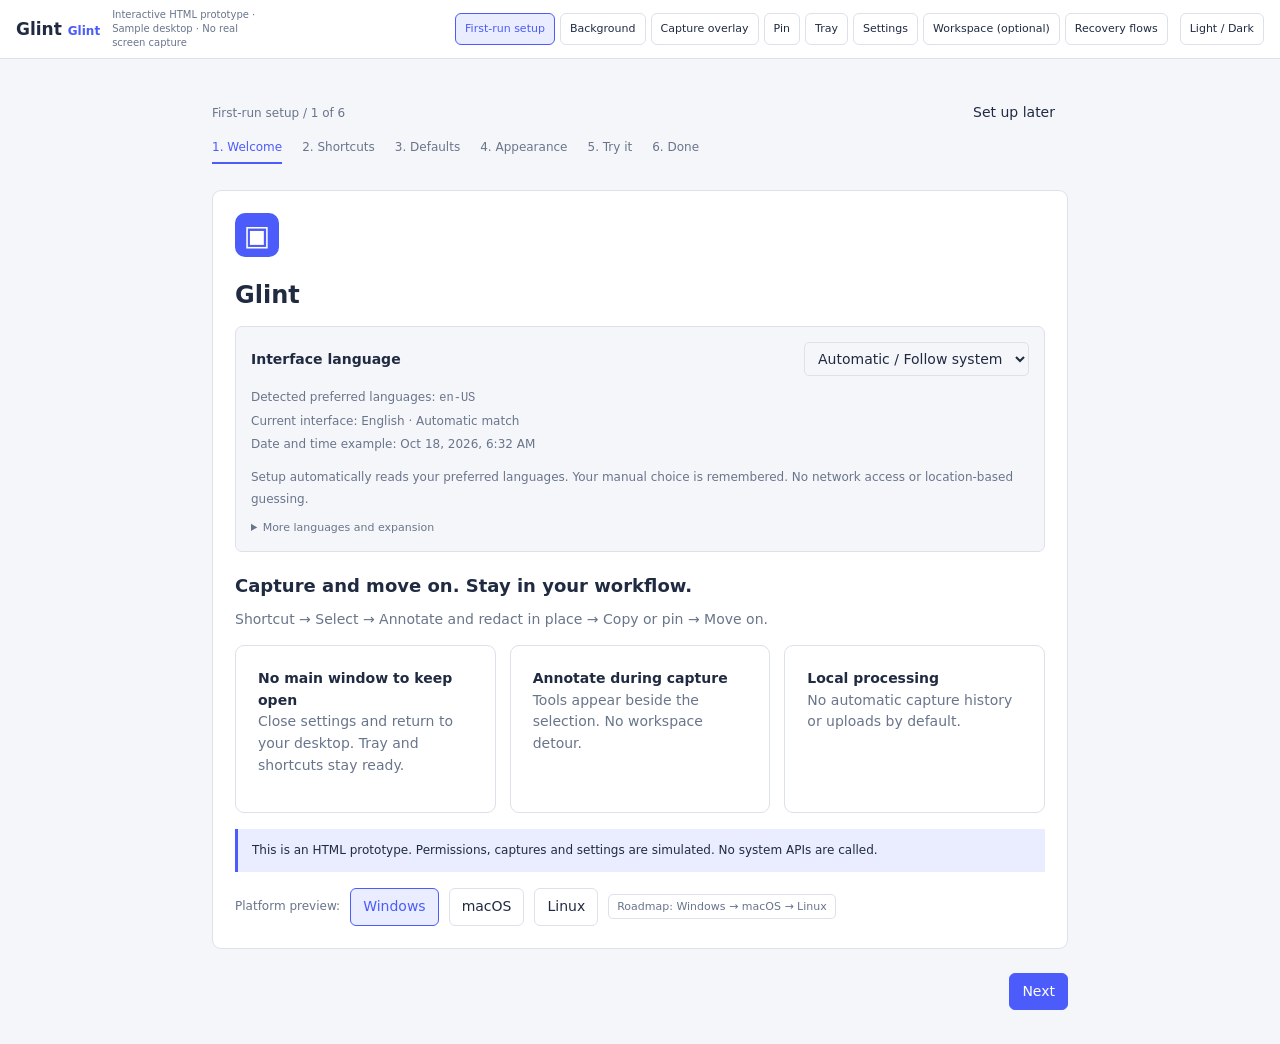
==== prototype/index.html @ 63f80b70 "Initial Glint native Windows implementation and UI prototype" ====
<!doctype html>
<html lang="zh-CN">
<head><meta charset="utf-8"><meta name="viewport" content="width=device-width,initial-scale=1"><title>拾光 Glint · 全流程交互原型</title><link rel="stylesheet" href="styles.css"></head>
<body>
<header class="prototype-bar"><strong>拾光 <span>Glint</span></strong><span class="prototype-label">HTML 交互原型 · 示意桌面 · 不截取真实屏幕</span><nav aria-label="原型场景">
<button data-route="onboarding/welcome">首次引导</button><button data-route="idle">常驻</button><button data-route="capture">截图浮层</button><button data-route="pins">贴图</button><button data-route="tray">托盘</button><button data-route="settings/general">设置</button><button data-route="workbench">辅助工作台</button><button data-route="feedback">异常反馈</button>
</nav><button data-action="theme" title="切换原型主题">明 / 暗</button></header>
<main id="app"></main><div id="modal-root"></div><div id="toast" role="status" aria-live="polite"></div>
<script src="toolbar.js"></script><script src="i18n.js"></script><script src="i18n-en.js"></script><script src="objects.js"></script>
<script src="app.js"></script>
</body></html>
---- prototype/styles.css ----
:root{--bg:#f5f6fa;--surface:#fff;--side:#edf0f6;--text:#202b42;--muted:#69758b;--line:#dce1ea;--accent:#4b5cfa;--accent-soft:#e9edff;--danger:#c14151;--desktop:#dce3eb;--shadow:0 12px 36px #19243b18;color-scheme:light}
:root[data-theme=dark]{--bg:#141b27;--surface:#1c2432;--side:#19212f;--text:#e7ebf3;--muted:#a8b3c8;--line:#354054;--accent-soft:#293455;--danger:#ff8c98;--desktop:#101722;--shadow:0 12px 36px #0004;color-scheme:dark}
*{box-sizing:border-box}body{margin:0;background:var(--bg);color:var(--text);font:14px/1.55 "Microsoft YaHei UI",system-ui,sans-serif}button,input,select,textarea{font:inherit;color:inherit}button{cursor:pointer;border:1px solid var(--line);background:var(--surface);border-radius:6px;padding:7px 12px;white-space:nowrap}button:hover{border-color:var(--accent);color:var(--accent)}button:focus-visible,a:focus-visible,input:focus-visible,select:focus-visible{outline:2px solid var(--accent);outline-offset:3px}button:disabled{cursor:default;opacity:.45}button.primary{background:var(--accent);color:#fff;border-color:var(--accent)}button.active{background:var(--accent-soft);border-color:var(--accent);color:var(--accent)}button.danger{color:var(--danger)}button.quiet{border-color:transparent;background:transparent}input[type=text],input[type=number],select,textarea{border:1px solid var(--line);border-radius:5px;background:var(--bg);padding:7px 9px;max-width:100%}input[type=checkbox],input[type=radio],input[type=range]{accent-color:var(--accent)}input[type=range]{width:155px;vertical-align:middle}input[type=number]{width:90px}a{color:var(--accent)}h1,h2,h3,p{margin-top:0}h1{font-size:24px;margin-bottom:10px}h2{font-size:18px;margin-bottom:9px}h3{font-size:15px;margin-bottom:7px}p{color:var(--muted)}small,.muted{color:var(--muted);font-size:12px}kbd{font:12px ui-monospace,monospace;background:var(--side);border:1px solid var(--line);border-radius:4px;padding:2px 6px}hr{border:0;border-top:1px solid var(--line);margin:20px 0}.row{display:flex;align-items:center;gap:10px;flex-wrap:wrap}.spread{display:flex;justify-content:space-between;align-items:center;gap:15px}.grow{flex:1}.stack{display:grid;gap:14px}.chip{display:inline-block;padding:3px 8px;border:1px solid var(--line);border-radius:5px;font-size:11px;color:var(--muted)}.planned{color:#a6771b;background:#fff2d6;border-color:#eed59e}.ok{color:#13816b;background:#e5f6ef}.error{color:var(--danger)}.note{padding:12px 14px;border-left:3px solid var(--accent);background:var(--accent-soft);font-size:12px;margin:16px 0}.card{background:var(--surface);border:1px solid var(--line);padding:22px;border-radius:9px}.grid2{display:grid;grid-template-columns:1fr 1fr;gap:16px}.grid3{display:grid;grid-template-columns:repeat(3,1fr);gap:14px}.prototype-bar{height:56px;padding:8px 16px;display:flex;align-items:center;gap:12px;border-bottom:1px solid var(--line);background:var(--surface);position:relative;z-index:100}.prototype-bar strong{font-size:17px;white-space:nowrap}.prototype-bar strong span{font-size:12px;color:var(--accent)}.prototype-label{font-size:10px;color:var(--muted);max-width:160px;line-height:1.4}.prototype-bar nav{display:flex;gap:5px;margin-left:auto}.prototype-bar button{font-size:11px;padding:6px 9px}.prototype-bar [aria-current=page]{color:var(--accent);border-color:var(--accent);background:var(--accent-soft)}#app{min-height:calc(100vh - 56px)}.page{max-width:1100px;margin:auto;padding:32px 28px}.page-head{margin-bottom:24px}.footer-actions{display:flex;gap:10px;align-items:center;margin-top:24px;justify-content:flex-end}.stepper{display:flex;gap:20px;margin-bottom:26px;flex-wrap:wrap}.stepper span{font-size:12px;color:var(--muted);padding:6px 0;border-bottom:2px solid transparent}.stepper .current{color:var(--accent);border-color:var(--accent)}.onboard-wrap{max-width:840px;margin:auto;padding:35px 22px}.onboard{min-height:420px}.brand-icon{width:44px;height:44px;display:grid;place-items:center;background:var(--accent);border-radius:10px;color:white;font-size:28px;margin-bottom:20px}.choice{display:block;padding:15px;border:1px solid var(--line);border-radius:7px;margin:10px 0;cursor:pointer}.choice input{margin-right:10px}.choice:has(input:checked){border-color:var(--accent);background:var(--accent-soft)}.swatch{width:30px;height:30px;border-radius:50%;padding:0;border:3px solid transparent}.swatch.active{border-color:var(--text)}.desktop{position:relative;height:calc(100vh - 56px);min-height:650px;overflow:hidden;background:var(--desktop);user-select:none}.desktop-label{position:absolute;top:18px;left:22px;color:var(--muted);font-size:11px;z-index:1}.mock-document{position:absolute;left:14%;top:15%;width:64%;height:65%;background:var(--surface);border:1px solid var(--line);border-radius:8px;overflow:hidden}.mock-title{padding:10px 18px;background:var(--side);font-size:12px;border-bottom:1px solid var(--line)}.mock-body{padding:25px 30px;display:grid;grid-template-columns:160px 1fr;gap:26px;height:calc(100% - 40px)}.mock-sidebar{border-right:1px solid var(--line);padding-right:20px;color:var(--muted);font-size:12px}.mock-sidebar div{margin-bottom:18px}.mock-content h2{font-size:24px}.fake-line{height:10px;background:var(--side);margin:13px 0;border-radius:3px}.mock-block{border:1px solid var(--line);padding:15px;margin:20px 0;font-size:12px}.mock-block b{color:var(--accent)}.taskbar{height:42px;background:var(--surface);position:absolute;bottom:0;left:0;right:0;border-top:1px solid var(--line);display:flex;align-items:center;padding:0 22px;gap:14px;z-index:12;font-size:12px}.tray-glyph{background:var(--accent);color:white;border:0;padding:1px 7px;border-radius:4px;min-width:25px}.idle-hint{position:absolute;bottom:65px;right:24px;width:330px;font-size:12px;padding:16px;background:var(--surface);border:1px solid var(--line);border-radius:7px;z-index:3}.idle-hint p{margin:5px 0 10px}.capture-help{position:absolute;top:18px;left:50%;transform:translateX(-50%);padding:9px 18px;background:var(--surface);border:1px solid var(--line);border-radius:6px;font-size:12px;z-index:8;white-space:nowrap}.capture-surface{position:absolute;inset:0 0 42px;z-index:4;cursor:crosshair;touch-action:none}.capture-surface.empty{background:rgb(10 20 39 / var(--capture-dim,.52))}.selection{position:absolute;border:2px solid var(--accent);box-shadow:0 0 0 9999px rgb(10 20 39 / var(--capture-dim,.52));z-index:5;pointer-events:none}.selection .dimension{position:absolute;top:-27px;left:-2px;background:var(--surface);color:var(--text);font:11px monospace;padding:3px 7px;border-radius:4px}.handle{position:absolute;width:8px;height:8px;background:white;border:1px solid var(--accent)}.handle.nw{top:-5px;left:-5px}.handle.ne{top:-5px;right:-5px}.handle.sw{bottom:-5px;left:-5px}.handle.se{bottom:-5px;right:-5px}.handle.n{top:-5px;left:50%}.handle.s{bottom:-5px;left:50%}.handle.w{left:-5px;top:50%}.handle.e{right:-5px;top:50%}.annotation-layer{position:absolute;inset:0;width:100%;height:100%;overflow:hidden}.toolbar{position:absolute;display:flex;align-items:center;gap:4px;padding:7px;background:var(--surface);border:1px solid var(--line);border-radius:7px;z-index:9;box-shadow:var(--shadow);max-width:calc(100% - 24px);flex-wrap:wrap}.toolbar button{font-size:12px;padding:6px 8px}.divider{height:24px;width:1px;background:var(--line);margin:0 4px}.property-panel{position:absolute;padding:10px 12px;background:var(--surface);border:1px solid var(--line);border-radius:6px;z-index:9;font-size:12px;box-shadow:var(--shadow)}.property-panel .swatch{width:22px;height:22px;border-width:2px}.capture-caption{position:absolute;bottom:56px;left:20px;color:#fff;background:#202b42d9;border-radius:5px;padding:8px 12px;font-size:11px;z-index:8}.inline-editor{position:absolute;z-index:15;min-width:220px;background:var(--surface);border:1px solid var(--accent);padding:10px;border-radius:5px}.inline-editor input{width:220px}.tray-menu{position:absolute;right:30px;bottom:49px;background:var(--surface);border:1px solid var(--line);border-radius:7px;width:265px;padding:6px;box-shadow:var(--shadow);z-index:15}.menu-item{display:flex;justify-content:space-between;align-items:center;width:100%;text-align:left;border:0;background:transparent;padding:9px 12px;font-size:12px}.menu-item:hover{background:var(--accent-soft)}.menu-sep{height:1px;background:var(--line);margin:5px}.pin{position:absolute;background:var(--surface);border:1px solid var(--accent);box-shadow:var(--shadow);z-index:10;min-width:240px;overflow:hidden}.pin-head{background:var(--side);display:flex;align-items:center;padding:5px 9px;gap:5px;cursor:move;font-size:11px}.pin-head button{font-size:10px;padding:3px 6px}.pin-body{padding:22px;position:relative}.pin-body h3{font-size:21px}.pin-body .annotation-layer{inset:0}.pin-controls{padding:8px 12px;border-top:1px solid var(--line);display:flex;gap:10px;align-items:center;font-size:11px}.settings-shell{max-width:1190px;margin:25px auto;border:1px solid var(--line);background:var(--surface);border-radius:9px;overflow:hidden}.settings-head{padding:20px 24px;border-bottom:1px solid var(--line);display:flex;align-items:center;justify-content:space-between}.settings-head h1{font-size:21px;margin:0}.settings-layout{display:grid;grid-template-columns:190px minmax(0,1fr);min-height:615px}.settings-nav{background:var(--side);padding:14px 10px;border-right:1px solid var(--line)}.settings-nav button{display:block;text-align:left;width:100%;margin-bottom:4px;border:0;background:transparent;font-size:12px;padding:9px 14px}.settings-nav button.active{background:var(--surface);color:var(--accent)}.settings-nav small{display:block;margin:14px 14px 7px;font-size:10px}.settings-body{padding:24px 30px;min-width:0}.settings-body>p{font-size:12px}.setting-group{border-top:1px solid var(--line);margin-top:22px;padding-top:18px}.setting-group:first-of-type{border-top:0;margin-top:12px;padding-top:8px}.setting-row{display:flex;align-items:center;justify-content:space-between;gap:20px;min-height:60px;padding:10px 0;border-bottom:1px solid var(--line)}.setting-row:last-child{border:0}.setting-row .description{font-size:11px;color:var(--muted);margin-top:3px;max-width:500px}.setting-row label{cursor:pointer}.setting-control{display:flex;align-items:center;gap:10px;flex-shrink:0}.setting-control input[type=text]{width:235px}.settings-footer{padding:14px 24px;border-top:1px solid var(--line);display:flex;align-items:center;gap:9px;background:var(--bg);position:sticky;bottom:0;z-index:20;font-size:12px}.hotkey{min-width:170px;text-align:center;font:12px ui-monospace,monospace}.table{width:100%;border-collapse:collapse;font-size:12px}.table td,.table th{border-bottom:1px solid var(--line);padding:12px 8px;text-align:left}.table th{font-weight:500;color:var(--muted)}.permissions{padding:14px;border:1px solid var(--line);margin:12px 0;border-radius:6px}.modal-backdrop{position:fixed;inset:56px 0 0;background:#10182777;display:grid;place-items:center;z-index:120;padding:20px}.modal{background:var(--surface);border:1px solid var(--line);border-radius:9px;box-shadow:var(--shadow);padding:25px;width:520px;max-width:95vw}.modal p{font-size:12px;line-height:1.8}.modal .footer-actions{margin-top:20px}.hotkey-recorder{font:20px monospace;padding:24px;text-align:center;border:1px dashed var(--accent);background:var(--accent-soft);margin:18px 0}.modal-title{display:flex;justify-content:space-between;align-items:center;margin-bottom:12px}.modal-title h2{margin:0}#toast{display:none;position:fixed;bottom:62px;left:50%;transform:translateX(-50%);background:var(--surface);border:1px solid var(--accent);color:var(--text);font-size:12px;padding:12px 20px;border-radius:6px;z-index:150;box-shadow:var(--shadow);max-width:90vw}.workbench-preview{border:1px solid var(--line);padding:25px;background:var(--side);min-height:200px}.feature-list{padding-left:20px;color:var(--muted);font-size:12px}.feature-list li{margin:10px 0}.banner{padding:15px;background:var(--accent-soft);border:1px solid var(--line);border-radius:6px;margin:16px 0;font-size:12px}.error-scenarios button{display:block;text-align:left;width:100%;margin:10px 0}.theme-preview{padding:20px;border:1px solid var(--line);border-radius:7px;margin:15px 0}.route-tag{font-size:10px;color:var(--muted)}@media(max-width:1100px){.prototype-label{display:none}.prototype-bar{padding:6px 9px;gap:6px}.prototype-bar nav{gap:3px}.prototype-bar nav button{padding:6px}.settings-shell{margin:16px}.settings-layout{grid-template-columns:165px 1fr}.settings-body{padding:20px}.mock-body{grid-template-columns:110px 1fr}.toolbar{gap:3px}.setting-control input[type=text]{width:190px}}@media(max-width:760px){.prototype-bar{height:auto;flex-wrap:wrap}.prototype-bar nav{order:3;width:100%;overflow:auto}.desktop{height:760px}.settings-layout{grid-template-columns:1fr}.settings-nav{display:flex;overflow:auto;border-right:0}.settings-nav small{display:none}.settings-nav button{width:auto;white-space:nowrap}.grid2,.grid3{grid-template-columns:1fr}.setting-row{align-items:flex-start;flex-direction:column;gap:8px}.mock-body{grid-template-columns:1fr}.mock-sidebar{display:none}.settings-footer{flex-wrap:wrap}.stepper{gap:10px}}
:is(.toolbar,.toolbar-preview) button{display:inline-flex;align-items:center;justify-content:center;gap:5px;min-width:31px;min-height:32px}svg{flex-shrink:0}.toolbar-preview{display:flex;align-items:center;flex-wrap:wrap;gap:4px;padding:12px;background:var(--bg);border:1px solid var(--line);border-radius:6px;margin:12px 0}.toolbar-preview button{font-size:11px;padding:6px}.toolbar-preview .divider{display:block}.tool-order-list{display:grid;gap:4px;margin-top:10px}.tool-order-row{display:flex;align-items:center;gap:9px;padding:5px 9px;border:1px solid var(--line);border-radius:5px;background:var(--bg)}.tool-order-row button{padding:2px 9px}.tool-order-row label{cursor:pointer}.drag-handle{cursor:grab;color:var(--muted)}.modal:has(.tool-order-list){width:780px;max-height:calc(100vh - 94px);overflow:auto}.capture-properties{max-width:calc(100% - 24px)}.capture-properties .row{gap:8px}.capture-properties button{padding:4px 7px;font-size:12px}.settings-body:has(.tool-order-list) .grid2 label{display:flex;gap:12px;align-items:center}.capture-toolbar{visibility:visible}.tool-order-row:hover{border-color:var(--accent)}
.language-panel{padding:15px;border:1px solid var(--line);border-radius:7px;background:var(--bg);margin:12px 0 20px}.language-status{font-size:12px;color:var(--muted);margin:10px 0;line-height:1.9}.language-panel details{margin-top:10px;font-size:11px;color:var(--muted)}.language-panel summary{cursor:pointer}.language-panel select{max-width:250px}.language-panel .note{margin:8px 0}.onboard-wrap{max-width:900px}.prototype-bar nav{min-width:0;flex-wrap:wrap}.prototype-bar{height:auto;min-height:56px}.toolbar button{flex-shrink:0}html[lang=en] .settings-nav button{white-space:normal}html[lang=en] .setting-control{flex-shrink:1}html[lang=en] .settings-layout{grid-template-columns:210px minmax(0,1fr)}html[lang=en] .capture-help{white-space:normal;max-width:90%;width:max-content}html[lang=en] .grid3 .card{overflow-wrap:anywhere}

.inline-editor{width:min(420px,calc(100% - 24px));min-width:260px;flex-wrap:wrap;padding:10px;gap:8px}.inline-editor input{width:100%;min-width:0}.inline-editor small{width:100%}

.object-outline{position:absolute;border:1px dashed var(--accent);box-shadow:0 0 0 1px white;pointer-events:none;box-sizing:border-box;}

.object-grip{position:absolute;width:7px;height:7px;transform:translate(-50%,-50%);background:white;border:1px solid var(--accent);pointer-events:none;}
#desktop-pin{min-width:320px;}
#desktop-pin .pin-controls input[type=range]{flex:1;min-width:40px;width:80px;}
.capture-countdown{position:absolute;top:40px;left:50%;transform:translateX(-50%);width:min(440px,calc(100% - 48px));padding:20px;text-align:center;background:var(--surface);color:var(--text);border:2px solid var(--accent);border-radius:12px;box-shadow:0 8px 30px #0003;}
.capture-countdown strong{display:block;font-size:42px;color:var(--accent);}
.sample-captured-cursor{position:absolute;left:50%;top:260px;z-index:1;pointer-events:none;}

.capture-magnifier{position:absolute;z-index:9;pointer-events:none;width:176px;height:184px;box-sizing:border-box;background:var(--surface);color:var(--text);border:1px solid var(--line);border-radius:6px;text-align:center;padding:7px;font-size:11px;display:flex;flex-direction:column;align-items:center;gap:4px}.capture-magnifier[hidden]{display:none}.magnifier-grid{position:relative;width:110px;height:110px;background:repeating-conic-gradient(#ccd 0% 25%,#fff 0% 50%) 0/10px 10px}.magnifier-grid svg{width:110px;height:110px;image-rendering:pixelated}.magnifier-grid i{position:absolute;left:50px;top:50px;width:10px;height:10px;box-sizing:border-box;border:1px solid #ed6571}

.scale-preview{overflow:auto;max-width:100%;padding:4px}.scale-preview>.theme-preview{zoom:var(--preview-scale,1);min-width:410px}
.modal:not(:has(.tool-order-list)){max-height:calc(100vh - 110px);overflow-y:auto}

/* Optional decorative feedback; geometry and capture input never transition. */
:root[data-reduce-motion=false] button{transition:background-color 150ms,color 150ms,border-color 150ms}
:root[data-reduce-motion=true] *, :root[data-reduce-motion=true] *::before, :root[data-reduce-motion=true] *::after{transition:none!important;animation:none!important;scroll-behavior:auto!important}

.capture-service-error{display:block;flex-basis:100%;color:var(--danger);font-weight:600}
.toolbar-keyboard-hint{position:absolute;z-index:10;max-width:calc(100% - 8px);padding:3px 7px;background:var(--surface);color:var(--text);border:1px solid var(--line);border-radius:4px;font-size:12px;pointer-events:none;overflow-wrap:anywhere}

.hotkey-recorder:focus-visible{outline:2px solid var(--accent);outline-offset:3px}
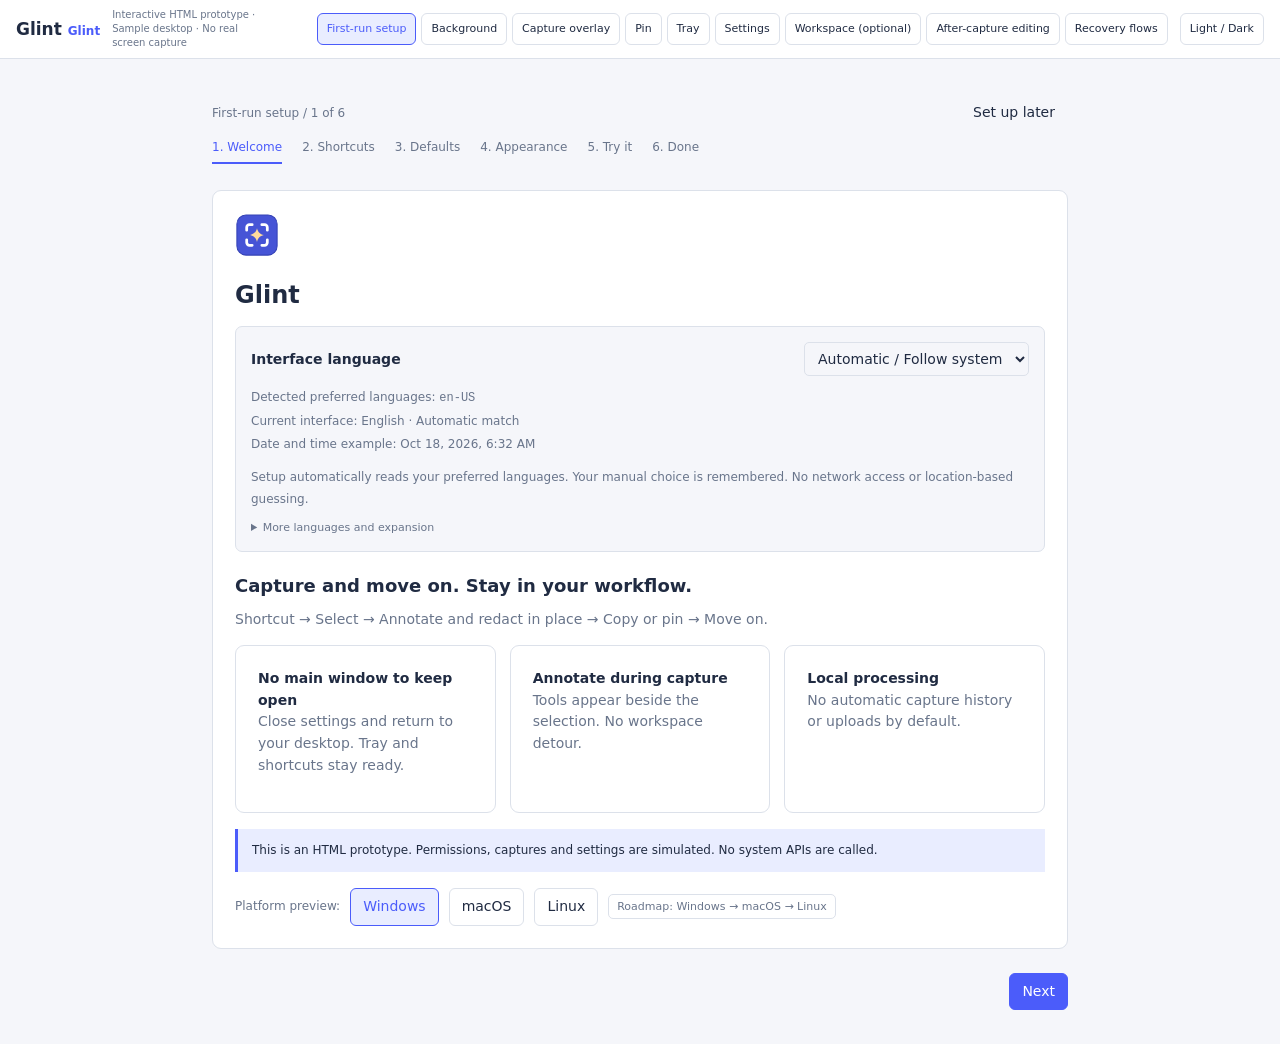
==== commit a7328e2a: "Add native media workbench and unify application icons Add image and video editing with result thumb" ====
--- a/prototype/index.html
+++ b/prototype/index.html
@@ -1,11 +1,11 @@
 <!doctype html>
 <html lang="zh-CN">
-<head><meta charset="utf-8"><meta name="viewport" content="width=device-width,initial-scale=1"><title>拾光 Glint · 全流程交互原型</title><link rel="stylesheet" href="styles.css"></head>
+<head><meta charset="utf-8"><meta name="viewport" content="width=device-width,initial-scale=1"><title>拾光 Glint · 全流程交互原型</title><link rel="icon" type="image/svg+xml" href="../assets/brand/glint-app.svg"><link rel="stylesheet" href="styles.css"></head>
 <body>
 <header class="prototype-bar"><strong>拾光 <span>Glint</span></strong><span class="prototype-label">HTML 交互原型 · 示意桌面 · 不截取真实屏幕</span><nav aria-label="原型场景">
-<button data-route="onboarding/welcome">首次引导</button><button data-route="idle">常驻</button><button data-route="capture">截图浮层</button><button data-route="pins">贴图</button><button data-route="tray">托盘</button><button data-route="settings/general">设置</button><button data-route="workbench">辅助工作台</button><button data-route="feedback">异常反馈</button>
+<button data-route="onboarding/welcome">首次引导</button><button data-route="idle">常驻</button><button data-route="capture">截图浮层</button><button data-route="pins">贴图</button><button data-route="tray">托盘</button><button data-route="settings/general">设置</button><button data-route="workbench">辅助工作台</button><a class="postprocess-entry" href="postprocess.html">截图后编辑</a><button data-route="feedback">异常反馈</button>
 </nav><button data-action="theme" title="切换原型主题">明 / 暗</button></header>
 <main id="app"></main><div id="modal-root"></div><div id="toast" role="status" aria-live="polite"></div>
-<script src="toolbar.js"></script><script src="i18n.js"></script><script src="i18n-en.js"></script><script src="objects.js"></script>
-<script src="app.js"></script>
+<script src="icons.js"></script><script src="toolbar.js"></script><script src="i18n.js"></script><script src="i18n-en.js"></script><script src="objects.js"></script>
+<script src="capture-modes.js"></script><script src="app.js"></script>
 </body></html>
--- a/prototype/styles.css
+++ b/prototype/styles.css
@@ -3,6 +3,7 @@
 *{box-sizing:border-box}body{margin:0;background:var(--bg);color:var(--text);font:14px/1.55 "Microsoft YaHei UI",system-ui,sans-serif}button,input,select,textarea{font:inherit;color:inherit}button{cursor:pointer;border:1px solid var(--line);background:var(--surface);border-radius:6px;padding:7px 12px;white-space:nowrap}button:hover{border-color:var(--accent);color:var(--accent)}button:focus-visible,a:focus-visible,input:focus-visible,select:focus-visible{outline:2px solid var(--accent);outline-offset:3px}button:disabled{cursor:default;opacity:.45}button.primary{background:var(--accent);color:#fff;border-color:var(--accent)}button.active{background:var(--accent-soft);border-color:var(--accent);color:var(--accent)}button.danger{color:var(--danger)}button.quiet{border-color:transparent;background:transparent}input[type=text],input[type=number],select,textarea{border:1px solid var(--line);border-radius:5px;background:var(--bg);padding:7px 9px;max-width:100%}input[type=checkbox],input[type=radio],input[type=range]{accent-color:var(--accent)}input[type=range]{width:155px;vertical-align:middle}input[type=number]{width:90px}a{color:var(--accent)}h1,h2,h3,p{margin-top:0}h1{font-size:24px;margin-bottom:10px}h2{font-size:18px;margin-bottom:9px}h3{font-size:15px;margin-bottom:7px}p{color:var(--muted)}small,.muted{color:var(--muted);font-size:12px}kbd{font:12px ui-monospace,monospace;background:var(--side);border:1px solid var(--line);border-radius:4px;padding:2px 6px}hr{border:0;border-top:1px solid var(--line);margin:20px 0}.row{display:flex;align-items:center;gap:10px;flex-wrap:wrap}.spread{display:flex;justify-content:space-between;align-items:center;gap:15px}.grow{flex:1}.stack{display:grid;gap:14px}.chip{display:inline-block;padding:3px 8px;border:1px solid var(--line);border-radius:5px;font-size:11px;color:var(--muted)}.planned{color:#a6771b;background:#fff2d6;border-color:#eed59e}.ok{color:#13816b;background:#e5f6ef}.error{color:var(--danger)}.note{padding:12px 14px;border-left:3px solid var(--accent);background:var(--accent-soft);font-size:12px;margin:16px 0}.card{background:var(--surface);border:1px solid var(--line);padding:22px;border-radius:9px}.grid2{display:grid;grid-template-columns:1fr 1fr;gap:16px}.grid3{display:grid;grid-template-columns:repeat(3,1fr);gap:14px}.prototype-bar{height:56px;padding:8px 16px;display:flex;align-items:center;gap:12px;border-bottom:1px solid var(--line);background:var(--surface);position:relative;z-index:100}.prototype-bar strong{font-size:17px;white-space:nowrap}.prototype-bar strong span{font-size:12px;color:var(--accent)}.prototype-label{font-size:10px;color:var(--muted);max-width:160px;line-height:1.4}.prototype-bar nav{display:flex;gap:5px;margin-left:auto}.prototype-bar button{font-size:11px;padding:6px 9px}.prototype-bar [aria-current=page]{color:var(--accent);border-color:var(--accent);background:var(--accent-soft)}#app{min-height:calc(100vh - 56px)}.page{max-width:1100px;margin:auto;padding:32px 28px}.page-head{margin-bottom:24px}.footer-actions{display:flex;gap:10px;align-items:center;margin-top:24px;justify-content:flex-end}.stepper{display:flex;gap:20px;margin-bottom:26px;flex-wrap:wrap}.stepper span{font-size:12px;color:var(--muted);padding:6px 0;border-bottom:2px solid transparent}.stepper .current{color:var(--accent);border-color:var(--accent)}.onboard-wrap{max-width:840px;margin:auto;padding:35px 22px}.onboard{min-height:420px}.brand-icon{width:44px;height:44px;display:grid;place-items:center;background:var(--accent);border-radius:10px;color:white;font-size:28px;margin-bottom:20px}.choice{display:block;padding:15px;border:1px solid var(--line);border-radius:7px;margin:10px 0;cursor:pointer}.choice input{margin-right:10px}.choice:has(input:checked){border-color:var(--accent);background:var(--accent-soft)}.swatch{width:30px;height:30px;border-radius:50%;padding:0;border:3px solid transparent}.swatch.active{border-color:var(--text)}.desktop{position:relative;height:calc(100vh - 56px);min-height:650px;overflow:hidden;background:var(--desktop);user-select:none}.desktop-label{position:absolute;top:18px;left:22px;color:var(--muted);font-size:11px;z-index:1}.mock-document{position:absolute;left:14%;top:15%;width:64%;height:65%;background:var(--surface);border:1px solid var(--line);border-radius:8px;overflow:hidden}.mock-title{padding:10px 18px;background:var(--side);font-size:12px;border-bottom:1px solid var(--line)}.mock-body{padding:25px 30px;display:grid;grid-template-columns:160px 1fr;gap:26px;height:calc(100% - 40px)}.mock-sidebar{border-right:1px solid var(--line);padding-right:20px;color:var(--muted);font-size:12px}.mock-sidebar div{margin-bottom:18px}.mock-content h2{font-size:24px}.fake-line{height:10px;background:var(--side);margin:13px 0;border-radius:3px}.mock-block{border:1px solid var(--line);padding:15px;margin:20px 0;font-size:12px}.mock-block b{color:var(--accent)}.taskbar{height:42px;background:var(--surface);position:absolute;bottom:0;left:0;right:0;border-top:1px solid var(--line);display:flex;align-items:center;padding:0 22px;gap:14px;z-index:12;font-size:12px}.tray-glyph{background:var(--accent);color:white;border:0;padding:1px 7px;border-radius:4px;min-width:25px}.idle-hint{position:absolute;bottom:65px;right:24px;width:330px;font-size:12px;padding:16px;background:var(--surface);border:1px solid var(--line);border-radius:7px;z-index:3}.idle-hint p{margin:5px 0 10px}.capture-help{position:absolute;top:18px;left:50%;transform:translateX(-50%);padding:9px 18px;background:var(--surface);border:1px solid var(--line);border-radius:6px;font-size:12px;z-index:8;white-space:nowrap}.capture-surface{position:absolute;inset:0 0 42px;z-index:4;cursor:crosshair;touch-action:none}.capture-surface.empty{background:rgb(10 20 39 / var(--capture-dim,.52))}.selection{position:absolute;border:2px solid var(--accent);box-shadow:0 0 0 9999px rgb(10 20 39 / var(--capture-dim,.52));z-index:5;pointer-events:none}.selection .dimension{position:absolute;top:-27px;left:-2px;background:var(--surface);color:var(--text);font:11px monospace;padding:3px 7px;border-radius:4px}.handle{position:absolute;width:8px;height:8px;background:white;border:1px solid var(--accent)}.handle.nw{top:-5px;left:-5px}.handle.ne{top:-5px;right:-5px}.handle.sw{bottom:-5px;left:-5px}.handle.se{bottom:-5px;right:-5px}.handle.n{top:-5px;left:50%}.handle.s{bottom:-5px;left:50%}.handle.w{left:-5px;top:50%}.handle.e{right:-5px;top:50%}.annotation-layer{position:absolute;inset:0;width:100%;height:100%;overflow:hidden}.toolbar{position:absolute;display:flex;align-items:center;gap:4px;padding:7px;background:var(--surface);border:1px solid var(--line);border-radius:7px;z-index:9;box-shadow:var(--shadow);max-width:calc(100% - 24px);flex-wrap:wrap}.toolbar button{font-size:12px;padding:6px 8px}.divider{height:24px;width:1px;background:var(--line);margin:0 4px}.property-panel{position:absolute;padding:10px 12px;background:var(--surface);border:1px solid var(--line);border-radius:6px;z-index:9;font-size:12px;box-shadow:var(--shadow)}.property-panel .swatch{width:22px;height:22px;border-width:2px}.capture-caption{position:absolute;bottom:56px;left:20px;color:#fff;background:#202b42d9;border-radius:5px;padding:8px 12px;font-size:11px;z-index:8}.inline-editor{position:absolute;z-index:15;min-width:220px;background:var(--surface);border:1px solid var(--accent);padding:10px;border-radius:5px}.inline-editor input{width:220px}.tray-menu{position:absolute;right:30px;bottom:49px;background:var(--surface);border:1px solid var(--line);border-radius:7px;width:265px;padding:6px;box-shadow:var(--shadow);z-index:15}.menu-item{display:flex;justify-content:space-between;align-items:center;width:100%;text-align:left;border:0;background:transparent;padding:9px 12px;font-size:12px}.menu-item:hover{background:var(--accent-soft)}.menu-sep{height:1px;background:var(--line);margin:5px}.pin{position:absolute;background:var(--surface);border:1px solid var(--accent);box-shadow:var(--shadow);z-index:10;min-width:240px;overflow:hidden}.pin-head{background:var(--side);display:flex;align-items:center;padding:5px 9px;gap:5px;cursor:move;font-size:11px}.pin-head button{font-size:10px;padding:3px 6px}.pin-body{padding:22px;position:relative}.pin-body h3{font-size:21px}.pin-body .annotation-layer{inset:0}.pin-controls{padding:8px 12px;border-top:1px solid var(--line);display:flex;gap:10px;align-items:center;font-size:11px}.settings-shell{max-width:1190px;margin:25px auto;border:1px solid var(--line);background:var(--surface);border-radius:9px;overflow:hidden}.settings-head{padding:20px 24px;border-bottom:1px solid var(--line);display:flex;align-items:center;justify-content:space-between}.settings-head h1{font-size:21px;margin:0}.settings-layout{display:grid;grid-template-columns:190px minmax(0,1fr);min-height:615px}.settings-nav{background:var(--side);padding:14px 10px;border-right:1px solid var(--line)}.settings-nav button{display:block;text-align:left;width:100%;margin-bottom:4px;border:0;background:transparent;font-size:12px;padding:9px 14px}.settings-nav button.active{background:var(--surface);color:var(--accent)}.settings-nav small{display:block;margin:14px 14px 7px;font-size:10px}.settings-body{padding:24px 30px;min-width:0}.settings-body>p{font-size:12px}.setting-group{border-top:1px solid var(--line);margin-top:22px;padding-top:18px}.setting-group:first-of-type{border-top:0;margin-top:12px;padding-top:8px}.setting-row{display:flex;align-items:center;justify-content:space-between;gap:20px;min-height:60px;padding:10px 0;border-bottom:1px solid var(--line)}.setting-row:last-child{border:0}.setting-row .description{font-size:11px;color:var(--muted);margin-top:3px;max-width:500px}.setting-row label{cursor:pointer}.setting-control{display:flex;align-items:center;gap:10px;flex-shrink:0}.setting-control input[type=text]{width:235px}.settings-footer{padding:14px 24px;border-top:1px solid var(--line);display:flex;align-items:center;gap:9px;background:var(--bg);position:sticky;bottom:0;z-index:20;font-size:12px}.hotkey{min-width:170px;text-align:center;font:12px ui-monospace,monospace}.table{width:100%;border-collapse:collapse;font-size:12px}.table td,.table th{border-bottom:1px solid var(--line);padding:12px 8px;text-align:left}.table th{font-weight:500;color:var(--muted)}.permissions{padding:14px;border:1px solid var(--line);margin:12px 0;border-radius:6px}.modal-backdrop{position:fixed;inset:56px 0 0;background:#10182777;display:grid;place-items:center;z-index:120;padding:20px}.modal{background:var(--surface);border:1px solid var(--line);border-radius:9px;box-shadow:var(--shadow);padding:25px;width:520px;max-width:95vw}.modal p{font-size:12px;line-height:1.8}.modal .footer-actions{margin-top:20px}.hotkey-recorder{font:20px monospace;padding:24px;text-align:center;border:1px dashed var(--accent);background:var(--accent-soft);margin:18px 0}.modal-title{display:flex;justify-content:space-between;align-items:center;margin-bottom:12px}.modal-title h2{margin:0}#toast{display:none;position:fixed;bottom:62px;left:50%;transform:translateX(-50%);background:var(--surface);border:1px solid var(--accent);color:var(--text);font-size:12px;padding:12px 20px;border-radius:6px;z-index:150;box-shadow:var(--shadow);max-width:90vw}.workbench-preview{border:1px solid var(--line);padding:25px;background:var(--side);min-height:200px}.feature-list{padding-left:20px;color:var(--muted);font-size:12px}.feature-list li{margin:10px 0}.banner{padding:15px;background:var(--accent-soft);border:1px solid var(--line);border-radius:6px;margin:16px 0;font-size:12px}.error-scenarios button{display:block;text-align:left;width:100%;margin:10px 0}.theme-preview{padding:20px;border:1px solid var(--line);border-radius:7px;margin:15px 0}.route-tag{font-size:10px;color:var(--muted)}@media(max-width:1100px){.prototype-label{display:none}.prototype-bar{padding:6px 9px;gap:6px}.prototype-bar nav{gap:3px}.prototype-bar nav button{padding:6px}.settings-shell{margin:16px}.settings-layout{grid-template-columns:165px 1fr}.settings-body{padding:20px}.mock-body{grid-template-columns:110px 1fr}.toolbar{gap:3px}.setting-control input[type=text]{width:190px}}@media(max-width:760px){.prototype-bar{height:auto;flex-wrap:wrap}.prototype-bar nav{order:3;width:100%;overflow:auto}.desktop{height:760px}.settings-layout{grid-template-columns:1fr}.settings-nav{display:flex;overflow:auto;border-right:0}.settings-nav small{display:none}.settings-nav button{width:auto;white-space:nowrap}.grid2,.grid3{grid-template-columns:1fr}.setting-row{align-items:flex-start;flex-direction:column;gap:8px}.mock-body{grid-template-columns:1fr}.mock-sidebar{display:none}.settings-footer{flex-wrap:wrap}.stepper{gap:10px}}
 :is(.toolbar,.toolbar-preview) button{display:inline-flex;align-items:center;justify-content:center;gap:5px;min-width:31px;min-height:32px}svg{flex-shrink:0}.toolbar-preview{display:flex;align-items:center;flex-wrap:wrap;gap:4px;padding:12px;background:var(--bg);border:1px solid var(--line);border-radius:6px;margin:12px 0}.toolbar-preview button{font-size:11px;padding:6px}.toolbar-preview .divider{display:block}.tool-order-list{display:grid;gap:4px;margin-top:10px}.tool-order-row{display:flex;align-items:center;gap:9px;padding:5px 9px;border:1px solid var(--line);border-radius:5px;background:var(--bg)}.tool-order-row button{padding:2px 9px}.tool-order-row label{cursor:pointer}.drag-handle{cursor:grab;color:var(--muted)}.modal:has(.tool-order-list){width:780px;max-height:calc(100vh - 94px);overflow:auto}.capture-properties{max-width:calc(100% - 24px)}.capture-properties .row{gap:8px}.capture-properties button{padding:4px 7px;font-size:12px}.settings-body:has(.tool-order-list) .grid2 label{display:flex;gap:12px;align-items:center}.capture-toolbar{visibility:visible}.tool-order-row:hover{border-color:var(--accent)}
 .language-panel{padding:15px;border:1px solid var(--line);border-radius:7px;background:var(--bg);margin:12px 0 20px}.language-status{font-size:12px;color:var(--muted);margin:10px 0;line-height:1.9}.language-panel details{margin-top:10px;font-size:11px;color:var(--muted)}.language-panel summary{cursor:pointer}.language-panel select{max-width:250px}.language-panel .note{margin:8px 0}.onboard-wrap{max-width:900px}.prototype-bar nav{min-width:0;flex-wrap:wrap}.prototype-bar{height:auto;min-height:56px}.toolbar button{flex-shrink:0}html[lang=en] .settings-nav button{white-space:normal}html[lang=en] .setting-control{flex-shrink:1}html[lang=en] .settings-layout{grid-template-columns:210px minmax(0,1fr)}html[lang=en] .capture-help{white-space:normal;max-width:90%;width:max-content}html[lang=en] .grid3 .card{overflow-wrap:anywhere}
+.prototype-bar .postprocess-entry{display:inline-flex;align-items:center;text-decoration:none;border:1px solid var(--line);border-radius:6px;padding:6px 9px;font-size:11px;white-space:nowrap;color:var(--text);background:var(--surface)}.prototype-bar .postprocess-entry:hover{color:var(--accent);border-color:var(--accent)}
 
 .inline-editor{width:min(420px,calc(100% - 24px));min-width:260px;flex-wrap:wrap;padding:10px;gap:8px}.inline-editor input{width:100%;min-width:0}.inline-editor small{width:100%}
 
@@ -15,7 +16,7 @@
 .capture-countdown strong{display:block;font-size:42px;color:var(--accent);}
 .sample-captured-cursor{position:absolute;left:50%;top:260px;z-index:1;pointer-events:none;}
 
-.capture-magnifier{position:absolute;z-index:9;pointer-events:none;width:176px;height:184px;box-sizing:border-box;background:var(--surface);color:var(--text);border:1px solid var(--line);border-radius:6px;text-align:center;padding:7px;font-size:11px;display:flex;flex-direction:column;align-items:center;gap:4px}.capture-magnifier[hidden]{display:none}.magnifier-grid{position:relative;width:110px;height:110px;background:repeating-conic-gradient(#ccd 0% 25%,#fff 0% 50%) 0/10px 10px}.magnifier-grid svg{width:110px;height:110px;image-rendering:pixelated}.magnifier-grid i{position:absolute;left:50px;top:50px;width:10px;height:10px;box-sizing:border-box;border:1px solid #ed6571}
+.capture-magnifier{position:absolute;z-index:9;pointer-events:none;width:124px;height:158px;box-sizing:border-box;background:var(--surface);color:var(--text);border:1px solid var(--line);border-radius:6px;text-align:center;padding:6px;font-size:11px;display:flex;flex-direction:column;align-items:center;gap:4px}.capture-magnifier[hidden]{display:none}.magnifier-grid{position:relative;width:110px;height:110px;background:repeating-conic-gradient(#ccd 0% 25%,#fff 0% 50%) 0/10px 10px}.magnifier-grid svg{width:110px;height:110px;image-rendering:pixelated}.magnifier-grid i{position:absolute;left:50px;top:50px;width:10px;height:10px;box-sizing:border-box;border:1px solid #ed6571}
 
 .scale-preview{overflow:auto;max-width:100%;padding:4px}.scale-preview>.theme-preview{zoom:var(--preview-scale,1);min-width:410px}
 .modal:not(:has(.tool-order-list)){max-height:calc(100vh - 110px);overflow-y:auto}
@@ -25,6 +26,51 @@
 :root[data-reduce-motion=true] *, :root[data-reduce-motion=true] *::before, :root[data-reduce-motion=true] *::after{transition:none!important;animation:none!important;scroll-behavior:auto!important}
 
 .capture-service-error{display:block;flex-basis:100%;color:var(--danger);font-weight:600}
+/* Capture has no persistent instruction banner; show only service failures. */
+.capture-help:not(:has(.capture-service-error)){display:none}
+.capture-caption{display:none}
+.capture-magnifier{padding:0;gap:0;line-height:16px;border-radius:0;background:#161616;color:#fff;border-color:#8b8b8b;font-weight:600}
+.capture-magnifier .magnifier-grid{flex-shrink:0;width:122px;height:122px;background:#161616}
+.capture-magnifier .magnifier-grid svg{width:122px;height:122px}
+.capture-magnifier .magnifier-grid::before,.capture-magnifier .magnifier-grid::after{content:"";position:absolute;background:#4295d9;pointer-events:none}
+.capture-magnifier .magnifier-grid::before{left:60px;top:0;width:1px;height:122px}
+.capture-magnifier .magnifier-grid::after{left:0;top:60px;width:122px;height:1px}
+.capture-magnifier .magnifier-grid i{left:55px;top:55px;width:12px;height:12px;border-color:#b1daf7}
+.capture-magnifier small{color:#fff}
+.capture-magnifier code,.capture-magnifier small{font-size:10px}
+.capture-properties:has(>span:only-child){display:none}
+.capture-help:has(.capture-service-error)>:not(.capture-service-error){display:none}
 .toolbar-keyboard-hint{position:absolute;z-index:10;max-width:calc(100% - 8px);padding:3px 7px;background:var(--surface);color:var(--text);border:1px solid var(--line);border-radius:4px;font-size:12px;pointer-events:none;overflow-wrap:anywhere}
 
 .hotkey-recorder:focus-visible{outline:2px solid var(--accent);outline-offset:3px}
+
+.inline-shortcut{display:grid;gap:10px;min-width:240px;max-width:420px}.inline-shortcut .hotkey-recorder{padding:12px 16px;border:1px solid var(--accent);border-radius:8px;min-height:46px;display:flex;align-items:center}.inline-shortcut small{line-height:1.5}.inline-shortcut .row{flex-wrap:wrap}
+
+/* Compact capture toolbar: fixed cells, selection-right alignment, explicit overflow. */
+.capture-toolbar button,.toolbar-preview button{min-width:32px;min-height:30px;padding:5px 7px;border:0;border-radius:6px;background:transparent;color:var(--text)}.capture-toolbar .divider{display:none}.capture-toolbar,.toolbar-preview{border-radius:10px;background:var(--surface);box-shadow:var(--shadow)}.capture-toolbar button:hover,.toolbar-preview button:hover{background:var(--side);color:var(--text)}.capture-toolbar button.active,.toolbar-preview button.active{background:var(--accent-soft);color:var(--accent)}.capture-toolbar button.primary,.toolbar-preview button.primary{background:var(--accent);color:#fff}.capture-toolbar button.primary:hover,.toolbar-preview button.primary:hover{background:var(--accent);color:#fff;filter:brightness(1.06)}.capture-toolbar button svg,.toolbar-preview button svg{width:18px;height:18px}.capture-toolbar button[data-action="cancel-capture"]{color:var(--muted)}.capture-properties{border-radius:8px}
+
+.capture-toolbar button,.toolbar-preview button { scroll-snap-align: start; flex-shrink: 0; }
+
+@font-face{font-family:"Noto Sans SC";src:url("../assets/fonts/NotoSansSC-VF.ttf") format("truetype");font-weight:100 900;font-display:swap;}
+body{font-family:system-ui,-apple-system,BlinkMacSystemFont,"Segoe UI","Noto Sans SC",sans-serif;font-weight:400;}
+.capture-mode-bar{position:absolute;z-index:16;left:50%;top:12px;transform:translateX(-50%);display:flex;padding:4px;background:var(--surface);border:1px solid var(--line);border-radius:7px;gap:4px}.capture-mode-bar button{border:0;min-width:88px}.capture-mode-bar button.active{background:var(--accent-soft);color:var(--accent)}.capture-mode-setup{position:absolute;z-index:16;left:50%;top:40%;transform:translate(-50%,-20%);width:340px;padding:14px;border:1px solid var(--line);border-radius:8px;background:var(--surface);display:flex;flex-direction:column;gap:12px}.capture-mode-setup small{font-size:12px;color:var(--muted)}.capture-mode-setup .row{flex-wrap:wrap;font-size:12px}
+.live-session{position:fixed;inset:0;z-index:120;pointer-events:none}.live-capture-hole{position:absolute;border:2px solid var(--accent);box-shadow:0 0 0 9999px #0006;overflow:hidden;pointer-events:auto}.scroll-source{height:100%;overflow:auto;scrollbar-width:none;background:#fff;color:#20252e}.long-document{background:#fff;color:#222d3f;padding:24px;font-size:14px}.long-document h2{font-size:26px}.long-document h3{font-size:22px;margin:24px 0 14px}.long-document article{padding-bottom:20px}.long-document p{line-height:1.8}.document-chart{display:flex;align-items:end;height:130px;gap:16px;background:#f2f4f8;padding:18px}.document-chart i{flex:1;height:45%;background:#6978dd}.document-chart i:nth-child(2){height:90%}.document-chart i:nth-child(3){height:70%}.document-chart i:nth-child(4){height:100%}.document-lines{height:90px;background:repeating-linear-gradient(#e9edf4 0 7px,transparent 7px 24px)}.stitch-preview{position:absolute;background:#fff;box-shadow:var(--shadow);pointer-events:auto}.stitch-image{height:100%;overflow:auto;scrollbar-width:thin}.stitch-loading{color:#8a93a6;font-size:12px;text-align:center;padding:48px 0}.stitch-image .long-document{padding:18px;font-size:11px}.stitch-image h2{font-size:20px}.stitch-image h3{font-size:17px}.stitch-image .document-chart{height:90px;gap:8px}.live-scroll-control{position:absolute;transform:translateX(-50%);display:flex;gap:10px;align-items:center;pointer-events:auto}.live-scroll-control small{padding:5px;background:#fff;border-radius:5px;color:#48546b;font-size:11px}.live-output-toolbar,.record-control-strip{position:absolute;display:flex;align-items:center;gap:8px;padding:7px 10px;border-radius:7px;background:var(--surface);box-shadow:var(--shadow);pointer-events:auto}.live-output-toolbar{transform:translateX(-50%)}.live-output-toolbar button{display:flex;align-items:center;justify-content:center;width:38px;height:34px;border:0;padding:6px}.seam-recovery{position:absolute;bottom:0;left:0;right:0;background:var(--surface);padding:12px;border:1px solid #d99c30;font-size:12px}.record-control-strip{font-size:12px}.record-control-strip small{font-size:10px;color:var(--muted)}.record-light{width:9px;height:9px;background:#ed5160;border-radius:50%}.record-countdown{position:absolute;inset:35% 0 auto;text-align:center;font-size:70px;color:white}.record-review-backdrop{position:fixed;inset:56px 0 0;z-index:120;background:#0006;display:grid;place-items:center}.record-review{width:min(760px,90vw);max-height:85vh;background:var(--surface);border-radius:8px;overflow:hidden}.record-review > header,.record-review > footer{display:flex;align-items:center;gap:12px;padding:12px}.record-review > header small{flex:1;color:var(--muted);font-size:11px}.record-result-image{height:420px;overflow:hidden;background:#171c25;padding:12px 100px}.record-result-image .long-document{transform:scale(.8);transform-origin:top center}.record-trim{padding:6px 12px}.record-trim input{width:100%}
+.record-review > header,.record-review > footer{display:flex;align-items:center;gap:12px;padding:12px}
+body:has(.live-session) .capture-mode-bar,body:has(.live-session) .capture-mode-setup{visibility:hidden}
+/* The live selection stays distinct while the adjacent preview is populated. */
+.live-capture-hole{outline:1px solid #fff8;outline-offset:2px}
+.stitch-preview::before{content:attr(aria-label);display:block;position:absolute;top:0;left:0;right:0;height:28px;padding:5px 10px;background:var(--surface);color:var(--muted);font-size:12px;z-index:1}
+.stitch-preview .stitch-image{padding-top:28px}
+.scroll-incomplete-notice{color:#b42318;background:#fff1f0;padding:6px 8px;border-radius:4px;font-size:12px;line-height:1.5}
+
+/* WinUI-style switch for binary settings (auto-apply). */
+input[type="checkbox"].switch{appearance:none;width:44px;height:22px;border-radius:11px;background:#c9d0dd;border:1px solid #98a2b5;position:relative;cursor:pointer;transition:background .12s ease-out}
+input[type="checkbox"].switch:checked{background:var(--accent);border-color:var(--accent)}
+input[type="checkbox"].switch::after{content:"";position:absolute;top:2px;left:2px;width:16px;height:16px;border-radius:8px;background:#5b6675;transition:left .12s ease-out,background .12s ease-out}
+input[type="checkbox"].switch:checked::after{left:23px;background:#fff}
+
+.brand-icon{background:transparent}.brand-icon img{display:block}.tray-glyph{display:flex;align-items:center;justify-content:center;padding:3px;background:transparent}.tray-glyph img{display:block}.drag-handle{display:inline-flex;align-items:center}
+
+.settings-head h1{display:flex;align-items:center;gap:12px}.settings-head h1::before{content:"";display:block;flex:none;width:36px;height:36px;background:url("../assets/brand/glint-app.svg") center/contain no-repeat}
+
+.glint-icon{display:inline-block;vertical-align:middle;flex-shrink:0}.record-control-strip button,.live-scroll-control button{display:inline-flex;align-items:center;justify-content:center;gap:6px}
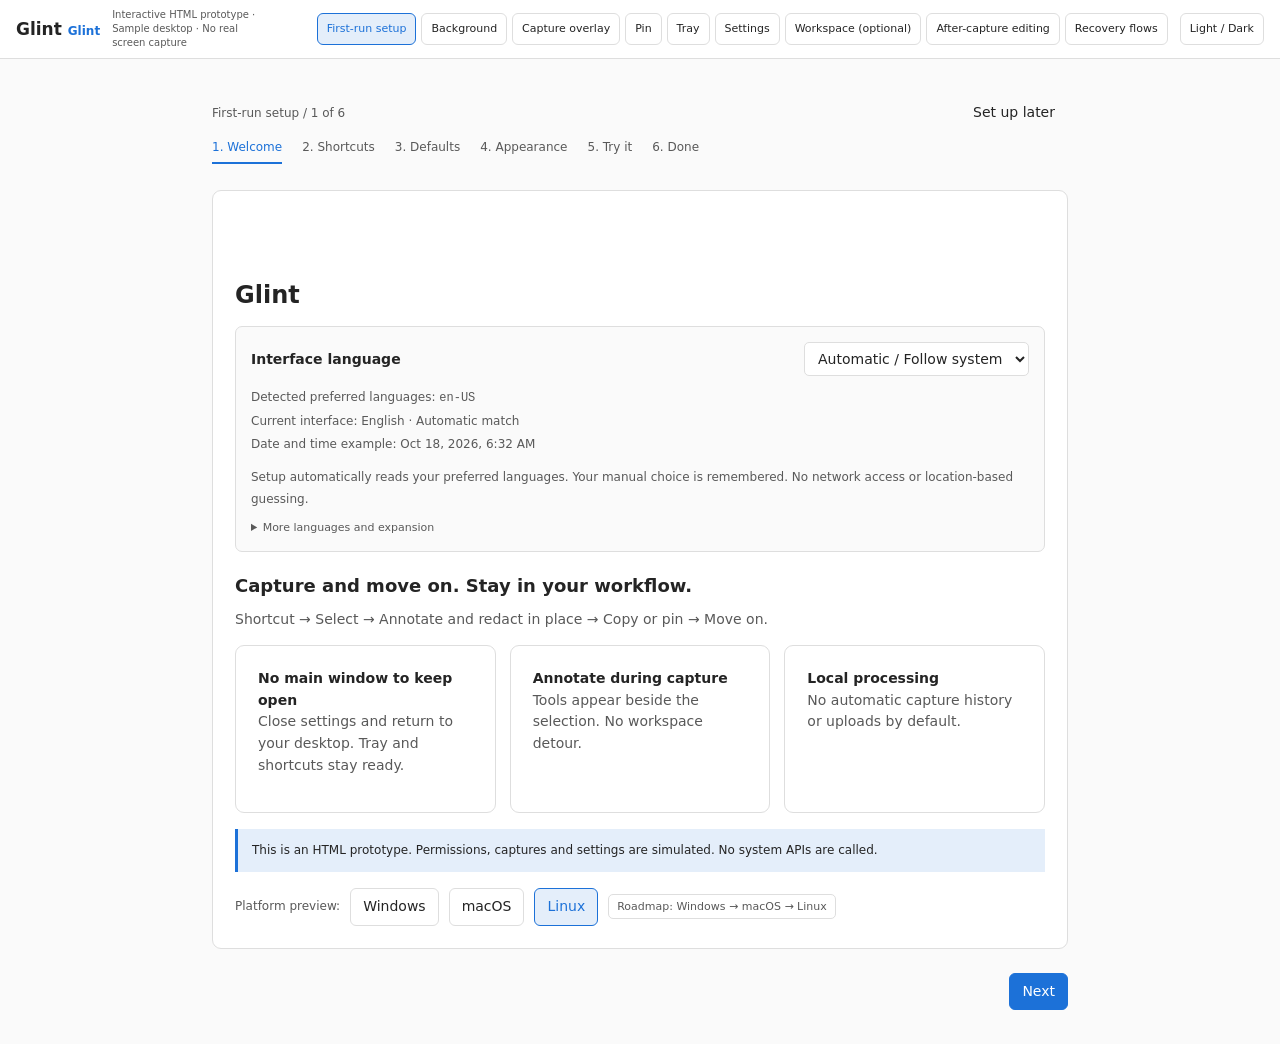
==== commit c04082b3: "Refine Glint settings and live capture workflows" ====
--- a/prototype/index.html
+++ b/prototype/index.html
@@ -1,6 +1,6 @@
 <!doctype html>
 <html lang="zh-CN">
-<head><meta charset="utf-8"><meta name="viewport" content="width=device-width,initial-scale=1"><title>拾光 Glint · 全流程交互原型</title><link rel="icon" type="image/svg+xml" href="../assets/brand/glint-app.svg"><link rel="stylesheet" href="styles.css"></head>
+<head><meta charset="utf-8"><meta name="viewport" content="width=device-width,initial-scale=1"><title>拾光 Glint · 全流程交互原型</title><link rel="icon" type="image/svg+xml" href="../assets/brand/glint-app.svg"><link rel="stylesheet" href="styles.css"><link rel="stylesheet" href="platform-theme.css"></head>
 <body>
 <header class="prototype-bar"><strong>拾光 <span>Glint</span></strong><span class="prototype-label">HTML 交互原型 · 示意桌面 · 不截取真实屏幕</span><nav aria-label="原型场景">
 <button data-route="onboarding/welcome">首次引导</button><button data-route="idle">常驻</button><button data-route="capture">截图浮层</button><button data-route="pins">贴图</button><button data-route="tray">托盘</button><button data-route="settings/general">设置</button><button data-route="workbench">辅助工作台</button><a class="postprocess-entry" href="postprocess.html">截图后编辑</a><button data-route="feedback">异常反馈</button>
--- a/prototype/styles.css
+++ b/prototype/styles.css
@@ -56,11 +56,16 @@
 .capture-mode-bar{position:absolute;z-index:16;left:50%;top:12px;transform:translateX(-50%);display:flex;padding:4px;background:var(--surface);border:1px solid var(--line);border-radius:7px;gap:4px}.capture-mode-bar button{border:0;min-width:88px}.capture-mode-bar button.active{background:var(--accent-soft);color:var(--accent)}.capture-mode-setup{position:absolute;z-index:16;left:50%;top:40%;transform:translate(-50%,-20%);width:340px;padding:14px;border:1px solid var(--line);border-radius:8px;background:var(--surface);display:flex;flex-direction:column;gap:12px}.capture-mode-setup small{font-size:12px;color:var(--muted)}.capture-mode-setup .row{flex-wrap:wrap;font-size:12px}
 .live-session{position:fixed;inset:0;z-index:120;pointer-events:none}.live-capture-hole{position:absolute;border:2px solid var(--accent);box-shadow:0 0 0 9999px #0006;overflow:hidden;pointer-events:auto}.scroll-source{height:100%;overflow:auto;scrollbar-width:none;background:#fff;color:#20252e}.long-document{background:#fff;color:#222d3f;padding:24px;font-size:14px}.long-document h2{font-size:26px}.long-document h3{font-size:22px;margin:24px 0 14px}.long-document article{padding-bottom:20px}.long-document p{line-height:1.8}.document-chart{display:flex;align-items:end;height:130px;gap:16px;background:#f2f4f8;padding:18px}.document-chart i{flex:1;height:45%;background:#6978dd}.document-chart i:nth-child(2){height:90%}.document-chart i:nth-child(3){height:70%}.document-chart i:nth-child(4){height:100%}.document-lines{height:90px;background:repeating-linear-gradient(#e9edf4 0 7px,transparent 7px 24px)}.stitch-preview{position:absolute;background:#fff;box-shadow:var(--shadow);pointer-events:auto}.stitch-image{height:100%;overflow:auto;scrollbar-width:thin}.stitch-loading{color:#8a93a6;font-size:12px;text-align:center;padding:48px 0}.stitch-image .long-document{padding:18px;font-size:11px}.stitch-image h2{font-size:20px}.stitch-image h3{font-size:17px}.stitch-image .document-chart{height:90px;gap:8px}.live-scroll-control{position:absolute;transform:translateX(-50%);display:flex;gap:10px;align-items:center;pointer-events:auto}.live-scroll-control small{padding:5px;background:#fff;border-radius:5px;color:#48546b;font-size:11px}.live-output-toolbar,.record-control-strip{position:absolute;display:flex;align-items:center;gap:8px;padding:7px 10px;border-radius:7px;background:var(--surface);box-shadow:var(--shadow);pointer-events:auto}.live-output-toolbar{transform:translateX(-50%)}.live-output-toolbar button{display:flex;align-items:center;justify-content:center;width:38px;height:34px;border:0;padding:6px}.seam-recovery{position:absolute;bottom:0;left:0;right:0;background:var(--surface);padding:12px;border:1px solid #d99c30;font-size:12px}.record-control-strip{font-size:12px}.record-control-strip small{font-size:10px;color:var(--muted)}.record-light{width:9px;height:9px;background:#ed5160;border-radius:50%}.record-countdown{position:absolute;inset:35% 0 auto;text-align:center;font-size:70px;color:white}.record-review-backdrop{position:fixed;inset:56px 0 0;z-index:120;background:#0006;display:grid;place-items:center}.record-review{width:min(760px,90vw);max-height:85vh;background:var(--surface);border-radius:8px;overflow:hidden}.record-review > header,.record-review > footer{display:flex;align-items:center;gap:12px;padding:12px}.record-review > header small{flex:1;color:var(--muted);font-size:11px}.record-result-image{height:420px;overflow:hidden;background:#171c25;padding:12px 100px}.record-result-image .long-document{transform:scale(.8);transform-origin:top center}.record-trim{padding:6px 12px}.record-trim input{width:100%}
 .record-review > header,.record-review > footer{display:flex;align-items:center;gap:12px;padding:12px}
-body:has(.live-session) .capture-mode-bar,body:has(.live-session) .capture-mode-setup{visibility:hidden}
+.record-review-backdrop{bottom:42px}
+.record-review{max-height:calc(100% - 24px)}
+body:has(.live-session) .capture-mode-bar,body:has(.live-session) .capture-mode-setup,body:has(.live-session) .capture-help,body:has(.live-session) .capture-toolbar,body:has(.live-session) .capture-properties,body:has(.live-session) .capture-caption{visibility:hidden}
 /* The live selection stays distinct while the adjacent preview is populated. */
 .live-capture-hole{outline:1px solid #fff8;outline-offset:2px}
 .stitch-preview::before{content:attr(aria-label);display:block;position:absolute;top:0;left:0;right:0;height:28px;padding:5px 10px;background:var(--surface);color:var(--muted);font-size:12px;z-index:1}
 .stitch-preview .stitch-image{padding-top:28px}
+.stitch-preview::before{display:none}.stitch-preview .stitch-image{padding-top:0}
+.scroll-dock,.record-dock{position:absolute;display:flex;align-items:center;gap:6px;padding:6px 8px;background:var(--surface);border:1px solid var(--line);border-radius:7px;box-shadow:var(--shadow);pointer-events:auto;white-space:nowrap}
+.scroll-dock{transform:translateX(-50%)}.scroll-dock button,.record-dock button{height:30px;padding:5px 9px;display:inline-flex;align-items:center;justify-content:center;gap:5px}.scroll-dock i{height:20px;width:1px;background:var(--line);margin:0 2px}.dock-status{color:var(--muted);font-size:11px}.scroll-dock>[data-action="scroll-edit"],.scroll-dock>[data-action="scroll-save"],.scroll-dock>[data-action="scroll-cancel"],.scroll-dock>[data-action="scroll-copy"]{width:32px;padding:5px;border:0}
 .scroll-incomplete-notice{color:#b42318;background:#fff1f0;padding:6px 8px;border-radius:4px;font-size:12px;line-height:1.5}
 
 /* WinUI-style switch for binary settings (auto-apply). */
@@ -74,3 +79,71 @@
 .settings-head h1{display:flex;align-items:center;gap:12px}.settings-head h1::before{content:"";display:block;flex:none;width:36px;height:36px;background:url("../assets/brand/glint-app.svg") center/contain no-repeat}
 
 .glint-icon{display:inline-block;vertical-align:middle;flex-shrink:0}.record-control-strip button,.live-scroll-control button{display:inline-flex;align-items:center;justify-content:center;gap:6px}
+
+/* Compact native settings: direct controls, help on demand. */
+:root{--bg:#fff;--side:#f6f7f9;--line:#e3e6ed}
+:root[data-theme=dark]{--bg:#141b27;--side:#19212f;--line:#354054}
+.settings-shell{box-shadow:none}.settings-body{padding:20px 24px}.setting-group{margin-bottom:18px}.setting-group h3{margin:16px 0 8px;font-size:13px;color:var(--muted)}.setting-row{min-height:54px;padding:10px 14px;border-radius:0;background:var(--surface);border:0;border-bottom:1px solid var(--line);gap:16px}.setting-row b{font-weight:500}.setting-row .description{display:none}.settings-body>p,.settings-body>.note,.settings-group>p{display:none}.setting-control select,.setting-control input[type=text],select,input[type=text],input[type=number],textarea{background:var(--surface);border:1px solid var(--line)}.settings-head{padding:18px 24px}.settings-head p,.settings-head small{display:none}.settings-head h1{font-size:20px;margin:0}.workbench-start{height:calc(100vh - 56px);display:flex;flex-direction:column;padding:20px 24px;max-width:none}.workbench-start header{display:flex;align-items:center;gap:12px}.workbench-start h1{margin:0;font-size:18px;flex:1}.workbench-start-content{flex:1;display:flex;flex-direction:column;align-items:center;justify-content:center;gap:16px}.workbench-start-actions{display:flex;gap:12px}.workbench-start-actions button{display:inline-flex;align-items:center;gap:8px;height:40px}
+
+.settings-body .setting-row details.description{display:block;position:relative;font-size:12px;max-width:440px;margin-top:4px}.settings-body .setting-row details.description:not([open]){height:0;margin:0}.settings-body .setting-row details.description summary{position:absolute;right:-26px;top:-22px;cursor:pointer;color:var(--muted);font-size:12px;list-style:none;border:1px solid var(--line);border-radius:50%;width:18px;height:18px;text-align:center}.setting-row b{font-weight:500}
+
+.setting-control{flex-shrink:0}.settings-body .setting-row details.description summary{right:-30px}.settings-body .setting-row label{padding-right:32px}
+.settings-shell{overflow:clip;border:1px solid var(--line);border-radius:8px;background:var(--surface)}
+.settings-head{padding:16px 22px;border-bottom:1px solid var(--line)}
+.settings-layout{min-height:460px}
+.settings-nav{padding:12px 10px}
+.settings-nav button{margin:0 0 3px;min-height:34px;padding:7px 12px;font-size:13px}
+.settings-nav button.active{background:var(--accent-soft);color:var(--text);box-shadow:inset 3px 0 var(--accent);font-weight:600}
+.settings-body{padding:22px clamp(16px,4vw,36px)}
+.settings-body>h2{font-size:20px;font-weight:600}
+.settings-footer{min-height:54px;background:var(--surface);padding:8px 16px}
+@media (max-width:760px){html[lang=en] .settings-layout{grid-template-columns:minmax(0,1fr)}.settings-nav button{flex:none}.settings-body .setting-row details.description summary{right:0}}
+.capture-mode-bar{min-width:252px;justify-content:stretch}.capture-mode-bar button{flex:1}.capture-mode-setup{top:auto;bottom:76px}.capture-mode-setup .mode-actions{justify-content:flex-end}.capture-mode-setup .mode-actions button:first-child{margin-right:auto}.capture-mode-setup .mode-toggle{white-space:nowrap}.capture-help{padding:7px 12px}.capture-caption{display:none}
+.capture-properties>.row:first-child,.capture-help>button[data-action="demo-selected"]{display:none}
+.stitch-preview{border-radius:6px;overflow:hidden}
+.stitch-image{position:relative}
+.stitch-scaled{overflow:hidden}
+.stitch-scaled>div{transform-origin:top left;overflow:hidden}
+.stitch-image .long-document{padding:24px;font-size:14px}
+.stitch-image .long-document h2{font-size:26px}
+.stitch-image .long-document h3{font-size:22px}
+.stitch-image .long-document .document-chart{height:130px;gap:16px}
+.capture-mode-setup:is(.scroll-setup,.record-setup){bottom:auto;transform:none;padding:7px 8px}
+.capture-mode-setup.scroll-setup{height:46px}
+.capture-mode-setup.record-setup{height:90px;justify-content:space-between;gap:8px}
+.capture-mode-setup .mode-actions{display:flex;gap:8px}
+.capture-mode-setup .mode-actions button{height:30px;padding:0 10px}
+.record-setup .mode-options{display:flex;align-items:center;gap:8px;font-size:12px}
+.record-setup .mode-options select{width:76px;height:30px;padding:0 6px}
+.record-setup .mode-toggle{display:flex;align-items:center;gap:4px}
+.record-setup .mode-toggle input{margin:0}
+.scroll-controls{position:absolute;z-index:16;border-radius:8px;background:var(--surface);box-shadow:0 0 0 1px var(--line),var(--shadow);pointer-events:auto}
+.scroll-controls .scroll-dock.toolbar{position:relative;width:100%;max-width:none;height:44px;box-shadow:none;border:0;background:transparent}
+.scroll-repair{display:flex;align-items:center;justify-content:center;gap:5px;height:42px;padding:4px;border-top:1px solid var(--line);font-size:12px}
+.scroll-repair button{padding:5px 7px}
+.scroll-repair input[type=number]{width:72px}
+.live-toolbar.toolbar{transform:none;min-width:0;justify-content:center;gap:4px;padding:5px;flex-wrap:nowrap}
+.live-toolbar.toolbar button{width:32px;height:32px;flex:none;padding:0;border:0}
+.live-toolbar.toolbar button[aria-pressed=true]{background:var(--accent-soft);color:var(--accent)}
+.live-toolbar .divider{flex:none}
+.record-status{display:flex;align-items:center;gap:4px;flex:0 0 72px}
+.record-status .record-light{flex:0 0 8px;height:8px}
+.record-time{font:11px ui-monospace,monospace;color:var(--text)}
+.record-separator{flex:0 0 1px;height:18px;background:var(--line)}
+.preview-pass-through,.preview-pass-through *{pointer-events:none}
+.scroll-notice{padding:6px 10px;border-top:1px solid var(--line);background:var(--surface);color:var(--text);font-size:12px}
+.live-toolbar.toolbar{max-width:calc(100% - 16px)}
+.live-toolbar.toolbar button.live-labeled{width:76px;padding:0 6px}
+.live-toolbar.toolbar button[data-action=scroll-copy]{width:56px}
+.live-toolbar.toolbar button[data-value=stopped]{width:102px}
+.live-toolbar.toolbar.record-dock{height:44px;border-radius:8px;justify-content:flex-end}
+.record-start-status{margin-right:auto;padding-left:6px;font-size:12px;color:var(--text);font-variant-numeric:tabular-nums}
+.live-toolbar.toolbar button[data-value=paused],.live-toolbar.toolbar button[data-value=active]{width:64px}
+.scroll-dock .divider{margin:0}
+@media(max-width:385px){.scroll-dock.toolbar{gap:2px;padding-inline:3px}.scroll-dock.toolbar button{width:26px}.scroll-dock.toolbar button.live-labeled{width:63px}.scroll-dock.toolbar button[data-action=scroll-copy]{width:35px}}
+.record-light.paused{background:var(--muted)}
+.record-countdown{inset:0;display:grid;place-items:center;line-height:1;pointer-events:none}
+.record-countdown span{display:grid;place-items:center;width:1.6em;height:1.6em;border-radius:50%;background:#171c25;color:white;font-variant-numeric:tabular-nums}
+.record-session .live-capture-hole{pointer-events:none}
+.record-session:not(:has(.record-countdown)) .live-capture-hole{box-shadow:none}
+body:has(.live-session) #selection-host{visibility:hidden}
--- a/prototype/platform-theme.css
+++ b/prototype/platform-theme.css
@@ -0,0 +1,69 @@
+:root {
+  --light-bg:#f6f7f9; --light-surface:#fff; --light-side:#eceff3;
+  --light-text:#202124; --light-muted:#5c616b; --light-line:#d9dde4;
+  --dark-bg:#202124; --dark-surface:#292b2f; --dark-side:#24262a;
+  --dark-text:#f1f2f4; --dark-muted:#b0b5be; --dark-line:#41454d;
+  --light-accent:#0067c0; --dark-accent:#75b8ff;
+}
+:root[data-platform="linux"] {
+  --light-bg:#fafafa; --light-surface:#fff; --light-side:#ebebeb;
+  --light-text:#242424; --light-muted:#595959; --light-line:#dedede;
+  --dark-bg:#242424; --dark-surface:#303030; --dark-side:#282828;
+  --dark-text:#f5f5f5; --dark-muted:#b7b7b7; --dark-line:#454545;
+  --light-accent:#1c71d8; --dark-accent:#78aeff;
+}
+:root[data-platform="macos"] {
+  --light-bg:#f5f5f7; --light-surface:#fff; --light-side:#eaeaec;
+  --light-text:#1d1d1f; --light-muted:#606066; --light-line:#dcdcde;
+  --dark-bg:#1e1e20; --dark-surface:#2d2d30; --dark-side:#262628;
+  --dark-text:#f5f5f7; --dark-muted:#b6b6bd; --dark-line:#454549;
+  --light-accent:#0065d1; --dark-accent:#69aaff;
+}
+:root[data-platform] {
+  color-scheme:light;
+  --bg:var(--light-bg); --surface:var(--light-surface); --side:var(--light-side);
+  --text:var(--light-text); --muted:var(--light-muted); --line:var(--light-line);
+  --platform-accent:var(--light-accent); --accent-soft:color-mix(in srgb,var(--accent) 12%,var(--surface));
+}
+:root[data-platform][data-theme="dark"] {
+  color-scheme:dark;
+  --bg:var(--dark-bg); --surface:var(--dark-surface); --side:var(--dark-side);
+  --text:var(--dark-text); --muted:var(--dark-muted); --line:var(--dark-line);
+  --platform-accent:var(--dark-accent);
+}
+:root[data-contrast="true"] { --line:var(--muted); }
+body { font-family:system-ui,"Segoe UI","Microsoft YaHei UI",sans-serif; }
+button.primary, .toolbar button.primary { color:var(--on-accent,#fff); }
+.settings-shell { background:var(--bg); }
+.settings-layout { grid-template-columns:210px minmax(0,1fr); }
+.settings-nav { padding:20px 12px; }
+.settings-nav h2 { font-size:12px; font-weight:500; color:var(--muted); margin:0 10px 6px; }
+.settings-nav section + section { margin-top:20px; }
+.settings-nav button { display:flex; align-items:center; gap:9px; min-height:36px; }
+.settings-nav button.active { background:var(--surface); }
+.settings-body { background:var(--bg); padding:24px 28px; }
+.settings-body .setting-row { background:transparent; }
+.settings-body .setting-row details.description { font-size:12px; }
+.settings-body .setting-row details.description summary { position:static; display:inline; font-size:12px; }
+.settings-body .setting-row details.description:not([open]) { height:auto; }
+.settings-body .setting-row label { padding-right:0; }
+.settings-body details.settings-extra { margin-top:18px; }
+.settings-body details.settings-extra > summary { cursor:pointer; color:var(--muted); }
+.settings-appearance { display:grid; grid-template-columns:minmax(0,1fr) minmax(225px,.8fr); gap:24px; }
+.appearance-preview { align-self:start; min-width:0; }
+.appearance-preview .theme-preview { background:var(--side); margin:7px 0 0; }
+.appearance-sample { padding:15px; background:var(--surface); border:1px solid var(--line); border-radius:5px; }
+.appearance-selection { height:68px; margin:10px 0; border:2px solid var(--accent); outline:1px solid var(--surface); }
+.appearance-preview .row { gap:4px; }
+.appearance-preview .row span { padding:3px 6px; font-size:12px; }
+.appearance-preview .primary { background:var(--accent); color:var(--on-accent); border-radius:4px; }
+.settings-head { display:flex; justify-content:space-between; align-items:center; gap:12px; }
+.preview-platform { display:flex; align-items:center; gap:8px; color:var(--muted); font-size:12px; }
+@media (max-width:1020px) { .settings-appearance { grid-template-columns:minmax(0,1fr); } }
+@media (max-width:760px) {
+  .settings-layout { grid-template-columns:minmax(0,1fr); }
+  .settings-nav { display:grid; grid-template-columns:repeat(2,minmax(0,1fr)); gap:10px; padding:10px; }
+  .settings-nav section + section { margin-top:0; }
+  .settings-nav button { width:100%; white-space:normal; }
+  .settings-body { padding:16px 18px; }
+}
